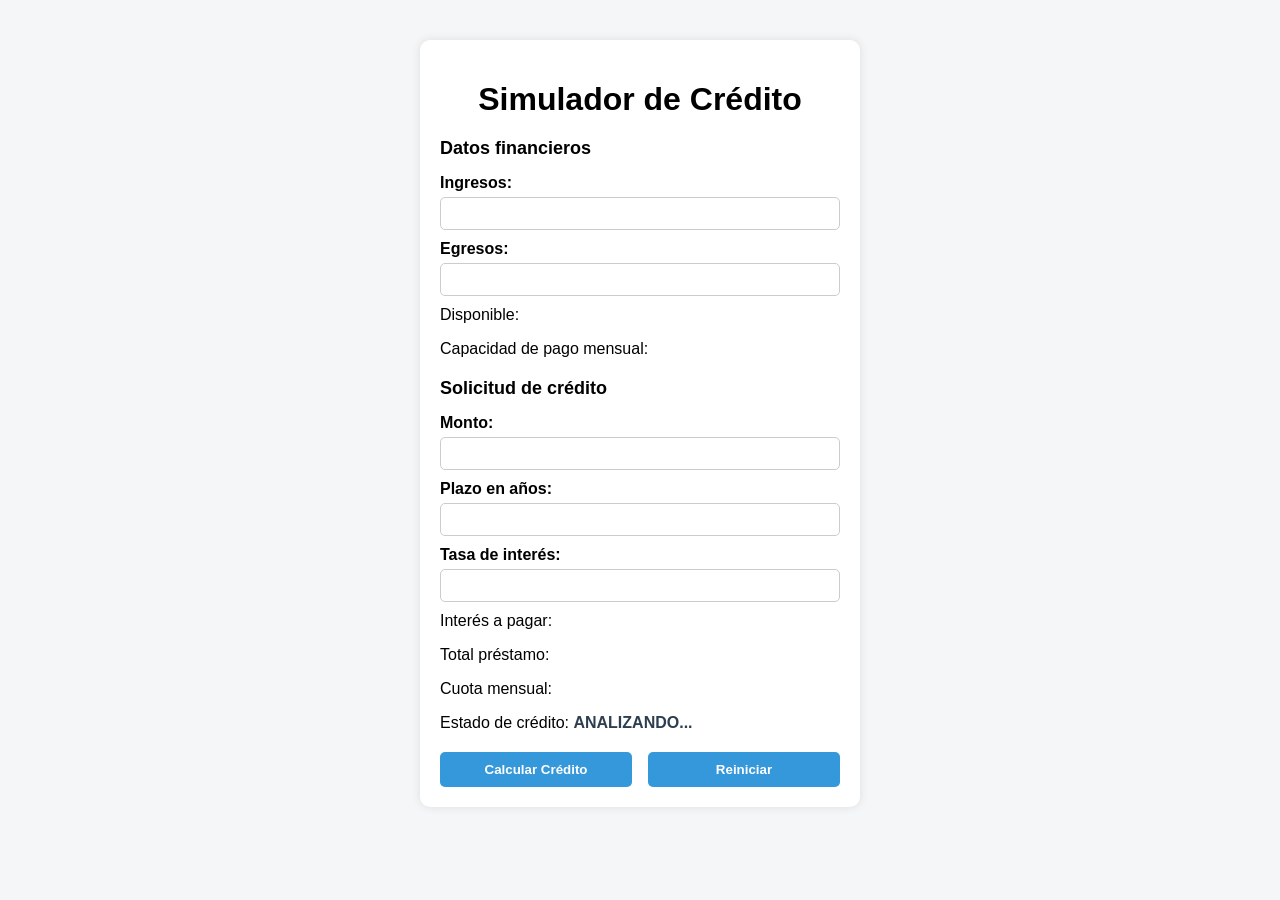
==== simulador.html @ 24a4754b "archivos del simulador de crédito" ====
<!DOCTYPE html>
<html lang="es">
<head>
    <meta charset="UTF-8">
    <meta name="viewport" content="width=device-width, initial-scale=1.0">
    <title>Simulador de Crédito</title>
    <link rel="stylesheet" href="simulador.css">
</head>
<body>

    <div class="container">
        <h1>Simulador de Crédito</h1>

        <h2>Datos financieros</h2>
        <label for="txtIngresos">Ingresos:</label>
        <input type="text" id="txtIngresos">

        <label for="txtEgresos">Egresos:</label>
        <input type="text" id="txtEgresos">

        <p>Disponible: <span id="spnDisponible"></span></p>
        <p>Capacidad de pago mensual: <span id="spnCapacidadPago"></span></p>

        <h2>Solicitud de crédito</h2>
        <label for="txtMonto">Monto:</label>
        <input type="text" id="txtMonto">

        <label for="txtPlazo">Plazo en años:</label>
        <input type="text" id="txtPlazo">

        <label for="txtTasaInteres">Tasa de interés:</label>
        <input type="text" id="txtTasaInteres">

        <p>Interés a pagar: <span id="spnInteresPagar"></span></p>
        <p>Total préstamo: <span id="spnTotalPrestamo"></span></p>
        <p>Cuota mensual: <span id="spnCuotaMensual"></span></p>
        <p>Estado de crédito: <span id="spnEstadoCredito">ANALIZANDO...</span></p>

        <div class="buttons">
            <button id="btnCalcularCredito">Calcular Crédito</button>
            <button id="btnReiniciar">Reiniciar</button>
        </div>
    </div>

</body>
</html>
---- simulador.css ----
body {
    font-family: Arial, sans-serif;
    background-color: #f4f6f8;
    margin: 0;
    padding: 0;
}

.container {
    width: 400px;
    margin: 40px auto;
    padding: 20px;
    background-color: white;
    border-radius: 10px;
    box-shadow: 0 0 10px rgba(0,0,0,0.1);
}

h1 {
    text-align: center;
    margin-bottom: 20px;
}

h2 {
    margin-top: 20px;
    font-size: 18px;
}

label {
    display: block;
    margin-top: 10px;
    font-weight: bold;
}

input {
    width: 100%;
    padding: 8px;
    margin-top: 5px;
    border-radius: 5px;
    border: 1px solid #ccc;
    box-sizing: border-box;
}

p {
    margin-top: 10px;
}

span {
    font-weight: bold;
    color: #2c3e50;
}

.buttons {
    margin-top: 20px;
    display: flex;
    justify-content: space-between;
}

button {
    width: 48%;
    padding: 10px;
    border: none;
    border-radius: 5px;
    background-color: #3498db;
    color: white;
    font-weight: bold;
    cursor: pointer;
}

button:hover {
    background-color: #2980b9;
}
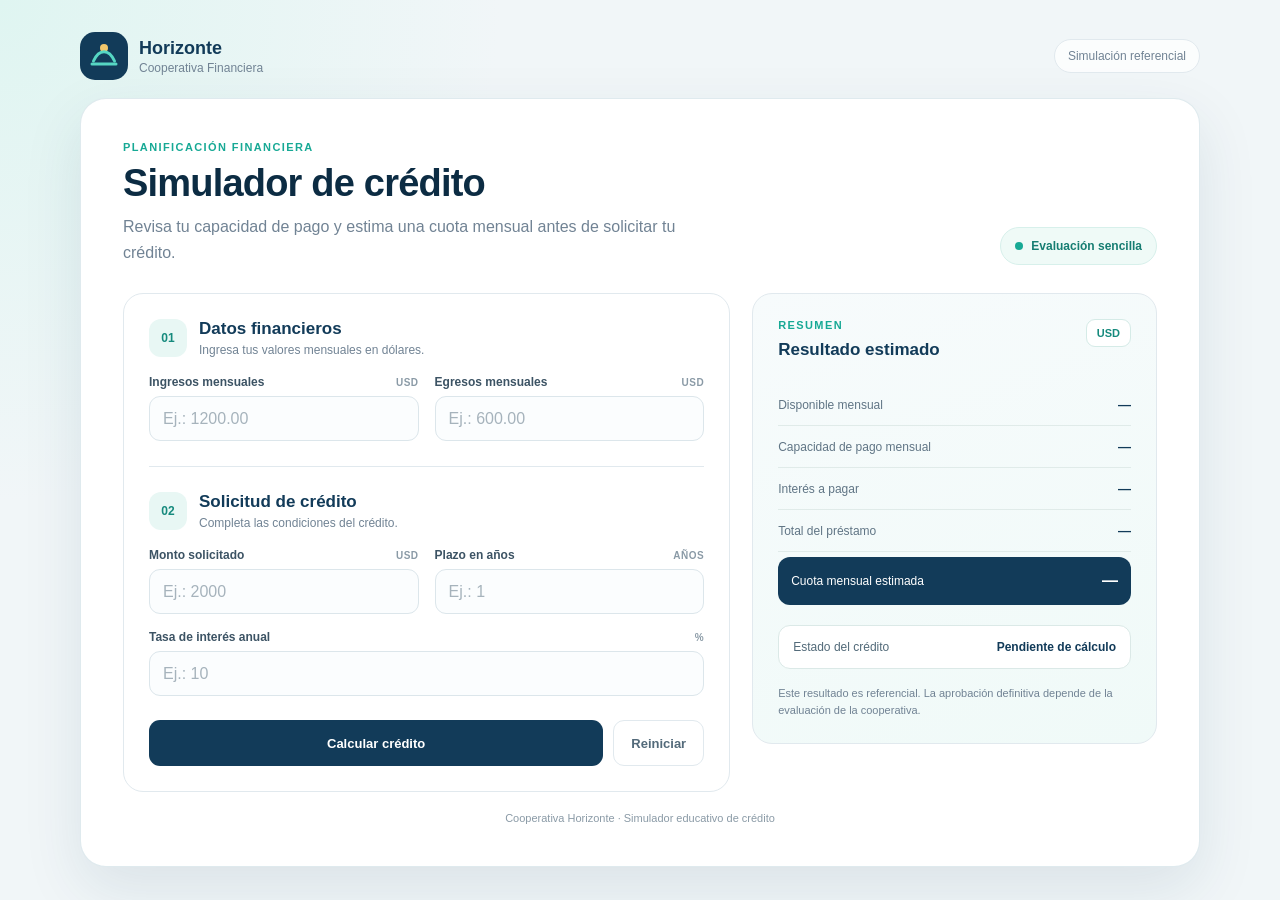
==== commit d3c8ec19: "modernización de la interfaz del simulador de crédito" ====
--- a/simulador.html
+++ b/simulador.html
@@ -3,44 +3,183 @@
 <head>
     <meta charset="UTF-8">
     <meta name="viewport" content="width=device-width, initial-scale=1.0">
-    <title>Simulador de Crédito</title>
+    <title>Cooperativa Horizonte | Simulador de Crédito</title>
     <link rel="stylesheet" href="simulador.css">
 </head>
 <body>
+    <div class="page-shell">
+        <header class="brand-bar">
+            <div class="brand">
+                <span class="brand-mark" aria-hidden="true">
+                    <svg viewBox="0 0 48 48">
+                        <rect width="48" height="48" rx="15" fill="#123b59"></rect>
+                        <circle cx="24" cy="16" r="4" fill="#f2c76b"></circle>
+                        <path d="M13.5 29c2.8-6.2 6.4-9.3 10.5-9.3s7.7 3.1 10.5 9.3"
+                              fill="none" stroke="#56d6c3" stroke-width="3"
+                              stroke-linecap="round"></path>
+                        <path d="M12 32h24" fill="none" stroke="#56d6c3"
+                              stroke-width="3" stroke-linecap="round"></path>
+                    </svg>
+                </span>
+                <span class="brand-copy">
+                    <strong>Horizonte</strong>
+                    <small>Cooperativa Financiera</small>
+                </span>
+            </div>
 
-    <div class="container">
-        <h1>Simulador de Crédito</h1>
+            <span class="brand-note">Simulación referencial</span>
+        </header>
 
-        <h2>Datos financieros</h2>
-        <label for="txtIngresos">Ingresos:</label>
-        <input type="text" id="txtIngresos">
+        <main class="container">
+            <section class="hero">
+                <div>
+                    <p class="eyebrow">PLANIFICACIÓN FINANCIERA</p>
+                    <h1>Simulador de crédito</h1>
+                    <p class="hero-description">
+                        Revisa tu capacidad de pago y estima una cuota mensual
+                        antes de solicitar tu crédito.
+                    </p>
+                </div>
 
-        <label for="txtEgresos">Egresos:</label>
-        <input type="text" id="txtEgresos">
+                <div class="hero-chip">
+                    <span class="chip-dot"></span>
+                    Evaluación sencilla
+                </div>
+            </section>
 
-        <p>Disponible: <span id="spnDisponible"></span></p>
-        <p>Capacidad de pago mensual: <span id="spnCapacidadPago"></span></p>
+            <div class="simulator-grid">
+                <section class="card form-card">
+                    <div class="section-heading">
+                        <span class="section-number">01</span>
+                        <div>
+                            <h2>Datos financieros</h2>
+                            <p>Ingresa tus valores mensuales en dólares.</p>
+                        </div>
+                    </div>
 
-        <h2>Solicitud de crédito</h2>
-        <label for="txtMonto">Monto:</label>
-        <input type="text" id="txtMonto">
+                    <div class="field-grid">
+                        <div class="field">
+                            <label for="txtIngresos">
+                                Ingresos mensuales <span>USD</span>
+                            </label>
+                            <input type="number" id="txtIngresos" min="0"
+                                   step="0.01" placeholder="Ej.: 1200.00">
+                        </div>
 
-        <label for="txtPlazo">Plazo en años:</label>
-        <input type="text" id="txtPlazo">
+                        <div class="field">
+                            <label for="txtEgresos">
+                                Egresos mensuales <span>USD</span>
+                            </label>
+                            <input type="number" id="txtEgresos" min="0"
+                                   step="0.01" placeholder="Ej.: 600.00">
+                        </div>
+                    </div>
 
-        <label for="txtTasaInteres">Tasa de interés:</label>
-        <input type="text" id="txtTasaInteres">
+                    <div class="section-divider"></div>
 
-        <p>Interés a pagar: <span id="spnInteresPagar"></span></p>
-        <p>Total préstamo: <span id="spnTotalPrestamo"></span></p>
-        <p>Cuota mensual: <span id="spnCuotaMensual"></span></p>
-        <p>Estado de crédito: <span id="spnEstadoCredito">ANALIZANDO...</span></p>
+                    <div class="section-heading">
+                        <span class="section-number">02</span>
+                        <div>
+                            <h2>Solicitud de crédito</h2>
+                            <p>Completa las condiciones del crédito.</p>
+                        </div>
+                    </div>
 
-        <div class="buttons">
-            <button id="btnCalcularCredito">Calcular Crédito</button>
-            <button id="btnReiniciar">Reiniciar</button>
-        </div>
+                    <div class="field-grid">
+                        <div class="field">
+                            <label for="txtMonto">
+                                Monto solicitado <span>USD</span>
+                            </label>
+                            <input type="number" id="txtMonto" min="0"
+                                   step="1" placeholder="Ej.: 2000">
+                        </div>
+
+                        <div class="field">
+                            <label for="txtPlazo">
+                                Plazo en años <span>AÑOS</span>
+                            </label>
+                            <input type="number" id="txtPlazo" min="1"
+                                   step="1" placeholder="Ej.: 1">
+                        </div>
+
+                        <div class="field field-full">
+                            <label for="txtTasaInteres">
+                                Tasa de interés anual <span>%</span>
+                            </label>
+                            <input type="number" id="txtTasaInteres" min="0"
+                                   step="1" placeholder="Ej.: 10">
+                        </div>
+                    </div>
+
+                    <div class="buttons">
+                        <button type="button" id="btnCalcularCredito"
+                                class="button button-primary">
+                            Calcular crédito
+                        </button>
+                        <button type="button" id="btnReiniciar"
+                                class="button button-secondary">
+                            Reiniciar
+                        </button>
+                    </div>
+                </section>
+
+                <aside class="card results-card" aria-live="polite">
+                    <div class="results-heading">
+                        <div>
+                            <p class="eyebrow">RESUMEN</p>
+                            <h2>Resultado estimado</h2>
+                        </div>
+                        <span class="currency-tag">USD</span>
+                    </div>
+
+                    <div class="result-list">
+                        <div class="result-row">
+                            <span>Disponible mensual</span>
+                            <strong id="spnDisponible">—</strong>
+                        </div>
+
+                        <div class="result-row">
+                            <span>Capacidad de pago mensual</span>
+                            <strong id="spnCapacidadPago">—</strong>
+                        </div>
+
+                        <div class="result-row">
+                            <span>Interés a pagar</span>
+                            <strong id="spnInteresPagar">—</strong>
+                        </div>
+
+                        <div class="result-row">
+                            <span>Total del préstamo</span>
+                            <strong id="spnTotalPrestamo">—</strong>
+                        </div>
+
+                        <div class="result-row result-row-highlight">
+                            <span>Cuota mensual estimada</span>
+                            <strong id="spnCuotaMensual">—</strong>
+                        </div>
+                    </div>
+
+                    <div class="approval-box">
+                        <span>Estado del crédito</span>
+                        <strong id="spnEstadoCredito" class="approval-state">
+                            Pendiente de cálculo
+                        </strong>
+                    </div>
+
+                    <p class="disclaimer">
+                        Este resultado es referencial. La aprobación definitiva
+                        depende de la evaluación de la cooperativa.
+                    </p>
+                </aside>
+            </div>
+
+            <footer class="page-footer">
+                Cooperativa Horizonte · Simulador educativo de crédito
+            </footer>
+        </main>
     </div>
 
+    <script src="funciones.js"></script>
+    <script src="simulador.js"></script>
 </body>
 </html>
--- a/simulador.css
+++ b/simulador.css
@@ -1,70 +1,433 @@
+:root {
+    --azul: #123b59;
+    --azul-oscuro: #0c2c43;
+    --turquesa: #17a995;
+    --fondo: #f1f6f8;
+    --texto: #183247;
+    --texto-suave: #718394;
+    --borde: #e1e9ee;
+    --blanco: #ffffff;
+}
+
+* {
+    box-sizing: border-box;
+}
+
 body {
+    min-height: 100vh;
+    margin: 0;
+    padding: 32px 20px;
+    background:
+        radial-gradient(circle at top left, #dff5f1 0, transparent 32%),
+        var(--fondo);
+    color: var(--texto);
     font-family: Arial, sans-serif;
-    background-color: #f4f6f8;
+}
+
+.page-shell {
+    width: min(100%, 1120px);
+    margin: 0 auto;
+}
+
+.brand-bar {
+    display: flex;
+    align-items: center;
+    justify-content: space-between;
+    margin-bottom: 18px;
+}
+
+.brand {
+    display: flex;
+    align-items: center;
+    gap: 11px;
+}
+
+.brand-mark,
+.brand-mark svg {
+    display: block;
+    width: 48px;
+    height: 48px;
+}
+
+.brand-copy {
+    display: grid;
+    gap: 2px;
+}
+
+.brand-copy strong {
+    color: var(--azul);
+    font-size: 18px;
+}
+
+.brand-copy small,
+.brand-note {
+    color: var(--texto-suave);
+    font-size: 12px;
+}
+
+.brand-note {
+    padding: 9px 13px;
+    border: 1px solid var(--borde);
+    border-radius: 20px;
+    background: rgba(255, 255, 255, 0.75);
+}
+
+.container {
+    padding: clamp(22px, 4vw, 42px);
+    border: 1px solid rgba(220, 232, 237, 0.9);
+    border-radius: 26px;
+    background: var(--blanco);
+    box-shadow: 0 22px 60px rgba(18, 59, 89, 0.10);
+}
+
+.hero {
+    display: flex;
+    align-items: flex-end;
+    justify-content: space-between;
+    gap: 24px;
+    margin-bottom: 28px;
+}
+
+.eyebrow {
+    margin: 0 0 9px;
+    color: var(--turquesa);
+    font-size: 11px;
+    font-weight: 700;
+    letter-spacing: 1.4px;
+}
+
+h1,
+h2,
+p {
+    margin-top: 0;
+}
+
+h1 {
+    margin-bottom: 9px;
+    color: var(--azul-oscuro);
+    font-size: clamp(28px, 4vw, 38px);
+    letter-spacing: -0.8px;
+}
+
+.hero-description {
+    max-width: 580px;
+    margin-bottom: 0;
+    color: var(--texto-suave);
+    line-height: 1.6;
+}
+
+.hero-chip {
+    display: flex;
+    align-items: center;
+    gap: 8px;
+    flex-shrink: 0;
+    padding: 11px 14px;
+    border: 1px solid #d7f0eb;
+    border-radius: 22px;
+    background: #effaf7;
+    color: #167d72;
+    font-size: 12px;
+    font-weight: 700;
+}
+
+.chip-dot {
+    width: 8px;
+    height: 8px;
+    border-radius: 50%;
+    background: var(--turquesa);
+}
+
+.simulator-grid {
+    display: grid;
+    grid-template-columns: minmax(0, 1.2fr) minmax(300px, 0.8fr);
+    gap: 22px;
+    align-items: start;
+}
+
+.card {
+    padding: 25px;
+    border: 1px solid var(--borde);
+    border-radius: 20px;
+}
+
+.form-card {
+    background: #ffffff;
+}
+
+.section-heading {
+    display: flex;
+    align-items: center;
+    gap: 12px;
+    margin-bottom: 18px;
+}
+
+.section-number {
+    display: grid;
+    width: 38px;
+    height: 38px;
+    flex: 0 0 38px;
+    place-items: center;
+    border-radius: 12px;
+    background: #e8f7f4;
+    color: #168a7d;
+    font-size: 12px;
+    font-weight: 700;
+}
+
+.section-heading h2,
+.results-heading h2 {
+    margin: 0 0 4px;
+    color: var(--azul);
+    font-size: 17px;
+}
+
+.section-heading p {
     margin: 0;
-    padding: 0;
-}
-
-.container {
-    width: 400px;
-    margin: 40px auto;
-    padding: 20px;
-    background-color: white;
-    border-radius: 10px;
-    box-shadow: 0 0 10px rgba(0,0,0,0.1);
-}
-
-h1 {
+    color: var(--texto-suave);
+    font-size: 12px;
+}
+
+.field-grid {
+    display: grid;
+    grid-template-columns: repeat(2, minmax(0, 1fr));
+    gap: 16px;
+}
+
+.field-full {
+    grid-column: 1 / -1;
+}
+
+.field label {
+    display: flex;
+    align-items: center;
+    justify-content: space-between;
+    gap: 8px;
+    margin-bottom: 7px;
+    color: #3c5364;
+    font-size: 12px;
+    font-weight: 700;
+}
+
+.field label span {
+    color: #8a9aa6;
+    font-size: 10px;
+    letter-spacing: 0.5px;
+}
+
+.field input {
+    width: 100%;
+    min-height: 45px;
+    padding: 11px 13px;
+    border: 1px solid #dce6eb;
+    border-radius: 11px;
+    outline: none;
+    background: #fbfdfe;
+    color: var(--texto);
+    font: inherit;
+    transition: border-color 0.2s, box-shadow 0.2s;
+}
+
+.field input::placeholder {
+    color: #a6b3bc;
+}
+
+.field input:focus {
+    border-color: var(--turquesa);
+    box-shadow: 0 0 0 3px rgba(23, 169, 149, 0.13);
+}
+
+.section-divider {
+    height: 1px;
+    margin: 25px 0;
+    background: var(--borde);
+}
+
+.buttons {
+    display: flex;
+    gap: 10px;
+    margin-top: 24px;
+}
+
+.button {
+    min-height: 46px;
+    padding: 0 17px;
+    border: 0;
+    border-radius: 11px;
+    cursor: pointer;
+    font: inherit;
+    font-size: 13px;
+    font-weight: 700;
+    transition: background-color 0.2s, transform 0.2s;
+}
+
+.button:hover {
+    transform: translateY(-1px);
+}
+
+.button:focus-visible {
+    outline: 3px solid rgba(23, 169, 149, 0.35);
+    outline-offset: 2px;
+}
+
+.button-primary {
+    flex: 1;
+    background: var(--azul);
+    color: var(--blanco);
+}
+
+.button-primary:hover {
+    background: var(--azul-oscuro);
+}
+
+.button-secondary {
+    border: 1px solid var(--borde);
+    background: #ffffff;
+    color: #536a7a;
+}
+
+.button-secondary:hover {
+    background: #f4f8fa;
+}
+
+.results-card {
+    background: linear-gradient(160deg, #f7fbfc 0%, #f0faf8 100%);
+}
+
+.results-heading {
+    display: flex;
+    align-items: flex-start;
+    justify-content: space-between;
+    gap: 12px;
+    margin-bottom: 20px;
+}
+
+.currency-tag {
+    padding: 7px 10px;
+    border: 1px solid #d5ebe7;
+    border-radius: 9px;
+    background: #ffffff;
+    color: #168a7d;
+    font-size: 11px;
+    font-weight: 700;
+}
+
+.result-list {
+    display: grid;
+    gap: 0;
+}
+
+.result-row {
+    display: flex;
+    align-items: center;
+    justify-content: space-between;
+    gap: 16px;
+    padding: 13px 0;
+    border-bottom: 1px solid #e0ebe9;
+    color: #607585;
+    font-size: 12px;
+}
+
+.result-row strong {
+    color: var(--azul);
+    font-size: 13px;
+    text-align: right;
+}
+
+.result-row-highlight {
+    margin-top: 5px;
+    padding: 15px 13px;
+    border: 0;
+    border-radius: 12px;
+    background: var(--azul);
+    color: #ffffff;
+}
+
+.result-row-highlight strong,
+.result-row-highlight span {
+    color: #ffffff;
+}
+
+.result-row-highlight strong {
+    font-size: 16px;
+}
+
+.approval-box {
+    display: flex;
+    flex-wrap: wrap;
+    align-items: center;
+    justify-content: space-between;
+    gap: 10px;
+    margin-top: 20px;
+    padding: 14px;
+    border: 1px solid #dbe9e7;
+    border-radius: 12px;
+    background: #ffffff;
+    color: #526a79;
+    font-size: 12px;
+}
+
+.approval-state {
+    color: var(--azul);
+    text-align: right;
+}
+
+.disclaimer {
+    margin: 16px 0 0;
+    color: var(--texto-suave);
+    font-size: 11px;
+    line-height: 1.5;
+}
+
+.page-footer {
+    padding-top: 20px;
+    color: #8a9aa6;
+    font-size: 11px;
     text-align: center;
-    margin-bottom: 20px;
-}
-
-h2 {
-    margin-top: 20px;
-    font-size: 18px;
-}
-
-label {
-    display: block;
-    margin-top: 10px;
-    font-weight: bold;
-}
-
-input {
-    width: 100%;
-    padding: 8px;
-    margin-top: 5px;
-    border-radius: 5px;
-    border: 1px solid #ccc;
-    box-sizing: border-box;
-}
-
-p {
-    margin-top: 10px;
-}
-
-span {
-    font-weight: bold;
-    color: #2c3e50;
-}
-
-.buttons {
-    margin-top: 20px;
-    display: flex;
-    justify-content: space-between;
-}
-
-button {
-    width: 48%;
-    padding: 10px;
-    border: none;
-    border-radius: 5px;
-    background-color: #3498db;
-    color: white;
-    font-weight: bold;
-    cursor: pointer;
-}
-
-button:hover {
-    background-color: #2980b9;
+}
+
+@media (max-width: 820px) {
+    .simulator-grid {
+        grid-template-columns: 1fr;
+    }
+}
+
+@media (max-width: 560px) {
+    body {
+        padding: 18px 12px;
+    }
+
+    .brand-note {
+        display: none;
+    }
+
+    .container {
+        padding: 22px 16px;
+        border-radius: 20px;
+    }
+
+    .hero {
+        align-items: flex-start;
+        flex-direction: column;
+        gap: 16px;
+    }
+
+    .card {
+        padding: 19px 16px;
+    }
+
+    .field-grid {
+        grid-template-columns: 1fr;
+    }
+
+    .field-full {
+        grid-column: auto;
+    }
+
+    .buttons {
+        flex-direction: column;
+    }
+
+    .button {
+        width: 100%;
+    }
 }
